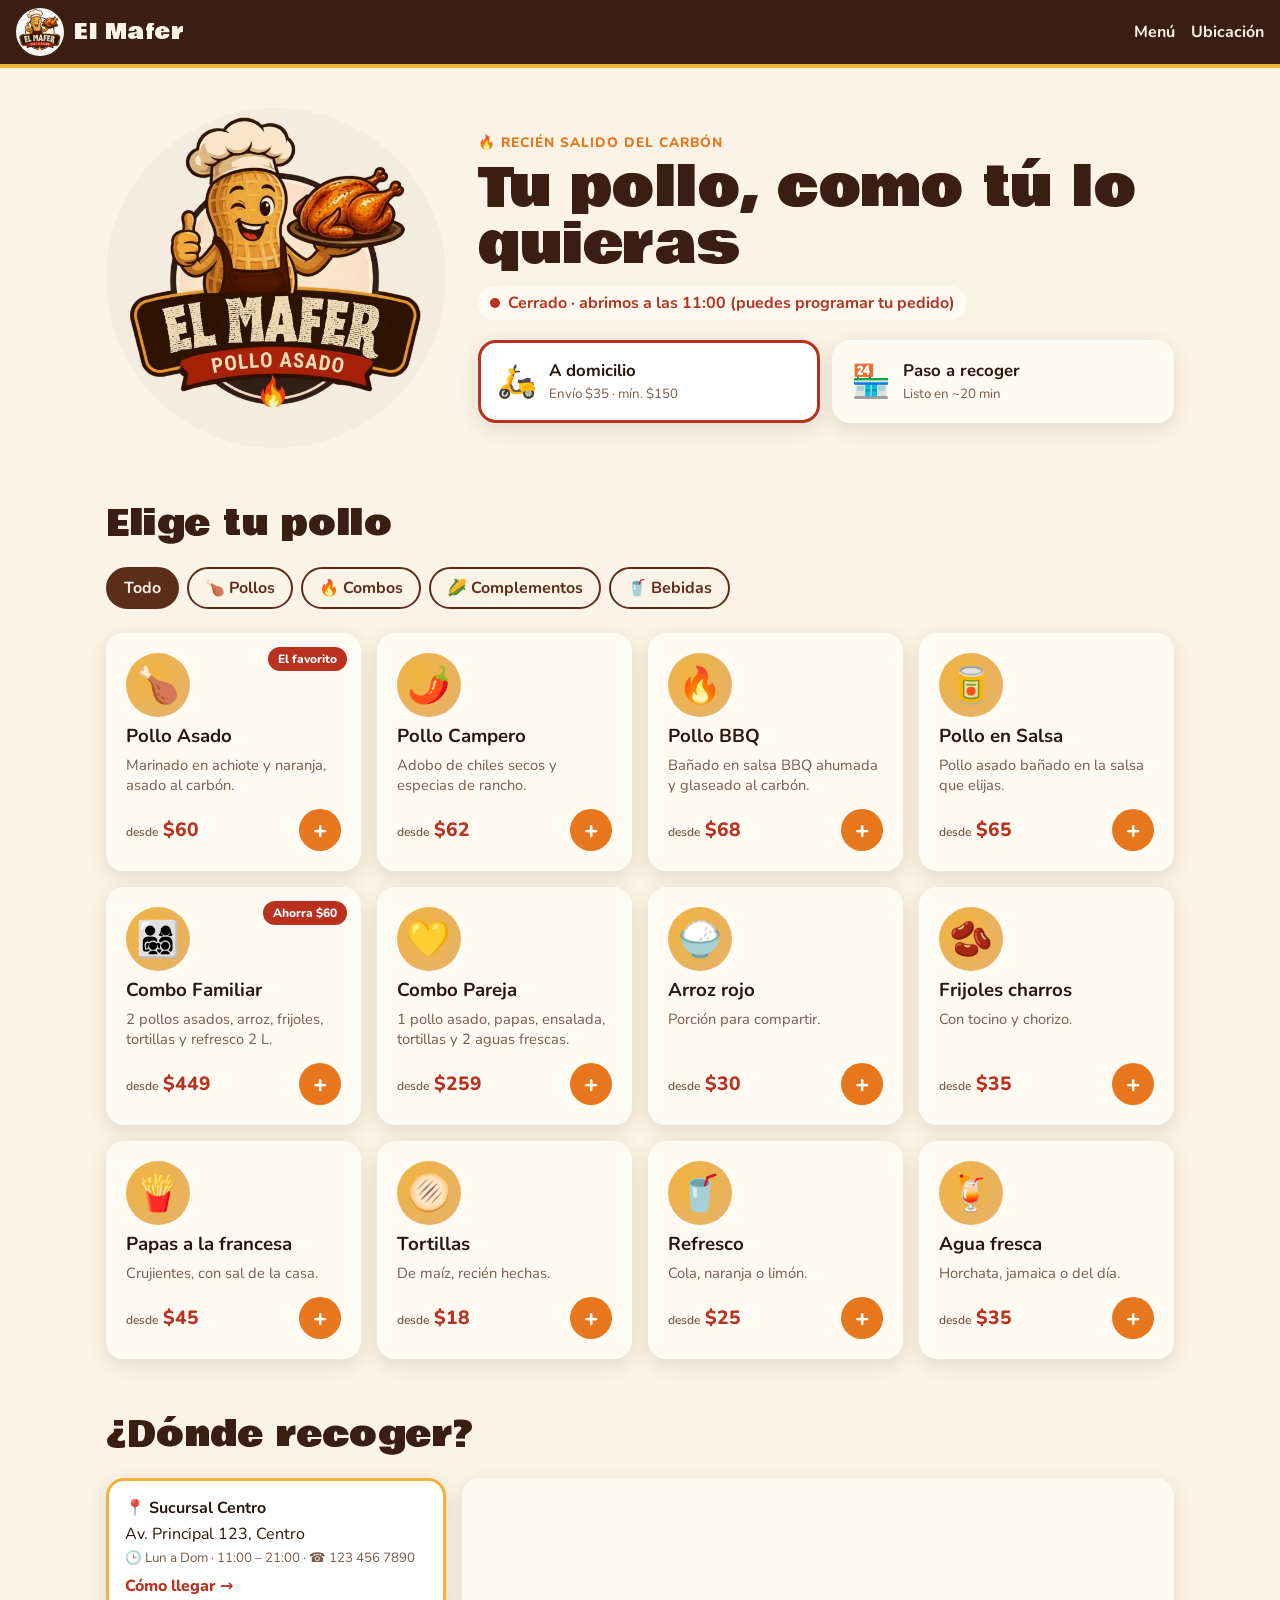
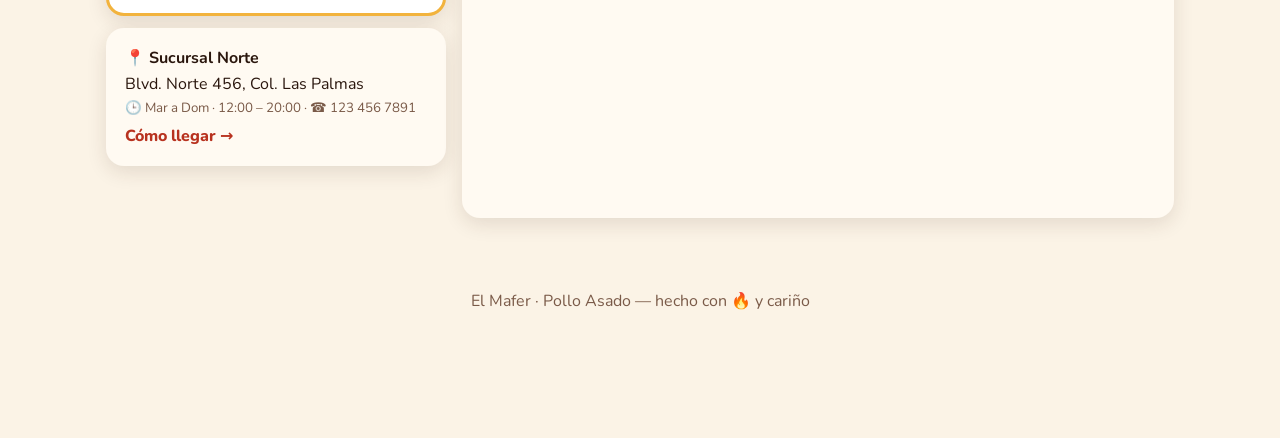
==== index.html @ 50416345 "Página de pedidos El Mafer: menú, carrito, domicilio/recoger y ubicación Co-Authored-By: Claude Opus" ====
<!doctype html>
<html lang="es">
<head>
  <meta charset="utf-8">
  <meta name="viewport" content="width=device-width, initial-scale=1">
  <title>El Mafer · Pollo Asado</title>
  <meta name="description" content="Pide tu pollo asado, campero o BBQ a domicilio o pasa a recogerlo.">
  <meta name="theme-color" content="#3A1E12">
  <link rel="icon" href="assets/logo.jpg">
  <link rel="preconnect" href="https://fonts.googleapis.com">
  <link rel="preconnect" href="https://fonts.gstatic.com" crossorigin>
  <link href="https://fonts.googleapis.com/css2?family=Bowlby+One&family=Nunito:wght@400;600;700;800&display=swap" rel="stylesheet">
  <link rel="stylesheet" href="styles.css">
</head>
<body>
  <header class="topbar">
    <a href="#" class="brand">
      <img src="assets/logo.jpg" alt="El Mafer Pollo Asado" width="48" height="48">
      <span>El Mafer</span>
    </a>
    <nav>
      <a href="#menu">Menú</a>
      <a href="#ubicacion">Ubicación</a>
    </nav>
  </header>

  <main>
    <!-- Paso 1: ¿Cómo lo quieres? -->
    <section class="hero">
      <img class="hero-logo" src="assets/logo.jpg" alt="">
      <div class="hero-text">
        <p class="eyebrow">🔥 Recién salido del carbón</p>
        <h1>Tu pollo, como tú lo quieras</h1>
        <p class="status" id="status"></p>
        <div class="mode-toggle" role="radiogroup" aria-label="Tipo de pedido">
          <button class="mode" role="radio" data-mode="domicilio" aria-checked="true">
            <span class="mode-icon">🛵</span>
            <span><strong>A domicilio</strong><small id="envio-label"></small></span>
          </button>
          <button class="mode" role="radio" data-mode="recoger" aria-checked="false">
            <span class="mode-icon">🏪</span>
            <span><strong>Paso a recoger</strong><small>Listo en ~20 min</small></span>
          </button>
        </div>
      </div>
    </section>

    <!-- Paso 2: Menú -->
    <section id="menu" class="menu">
      <h2>Elige tu pollo</h2>
      <div class="chips" id="chips" role="tablist"></div>
      <div class="grid" id="grid"></div>
    </section>

    <!-- Ubicación -->
    <section id="ubicacion" class="location">
      <h2>¿Dónde recoger?</h2>
      <div class="location-wrap">
        <div class="branches" id="branches"></div>
        <iframe id="map" title="Mapa de la sucursal" loading="lazy" referrerpolicy="no-referrer-when-downgrade"></iframe>
      </div>
    </section>
  </main>

  <footer class="footer">
    <p>El Mafer · Pollo Asado — hecho con 🔥 y cariño</p>
  </footer>

  <!-- Botón flotante del carrito -->
  <button class="cart-fab" id="cart-fab" aria-label="Ver mi pedido" hidden>
    <span class="cart-count" id="cart-count">0</span>
    <span>Ver mi pedido</span>
    <strong id="cart-fab-total">$0</strong>
  </button>

  <!-- Modal: personalizar producto -->
  <dialog id="product-dialog" class="sheet">
    <form method="dialog" id="product-form"></form>
  </dialog>

  <!-- Panel: carrito y checkout -->
  <dialog id="cart-dialog" class="sheet">
    <div class="sheet-head">
      <h3>Tu pedido</h3>
      <button class="icon-btn" data-close aria-label="Cerrar">✕</button>
    </div>
    <div class="mode-mini" role="radiogroup" aria-label="Tipo de pedido">
      <button role="radio" data-mode="domicilio">🛵 A domicilio</button>
      <button role="radio" data-mode="recoger">🏪 Recoger</button>
    </div>
    <ul class="cart-list" id="cart-list"></ul>
    <form id="checkout" class="checkout">
      <fieldset>
        <legend>Tus datos</legend>
        <label>Nombre <input name="nombre" required autocomplete="name"></label>
        <label>Teléfono <input name="telefono" type="tel" required autocomplete="tel" pattern="[0-9 +()-]{10,}"></label>
      </fieldset>

      <fieldset data-show="domicilio">
        <legend>Entrega</legend>
        <label>Dirección <input name="direccion" autocomplete="street-address" placeholder="Calle, número, colonia"></label>
        <label>Referencias <input name="referencias" placeholder="Portón negro, frente a la tienda…"></label>
      </fieldset>

      <fieldset data-show="recoger">
        <legend>Recoger en</legend>
        <label>Sucursal <select name="sucursal" id="sucursal-select"></select></label>
        <label>Hora <select name="hora" id="hora-select"></select></label>
      </fieldset>

      <fieldset>
        <legend>Pago</legend>
        <div class="pay-options">
          <label class="pill"><input type="radio" name="pago" value="Efectivo" checked> 💵 Efectivo</label>
          <label class="pill"><input type="radio" name="pago" value="Tarjeta"> 💳 Tarjeta</label>
          <label class="pill"><input type="radio" name="pago" value="Transferencia"> 📲 Transferencia</label>
        </div>
        <label data-show="domicilio" id="cambio-wrap">¿Con cuánto pagas? <input name="cambio" type="number" min="0" placeholder="Para llevarte cambio"></label>
        <label>Notas <textarea name="notas" rows="2" placeholder="Sin cebolla, salsa aparte…"></textarea></label>
      </fieldset>

      <div class="totals" id="totals"></div>
      <button type="submit" class="btn-primary btn-block">Enviar pedido por WhatsApp</button>
    </form>
  </dialog>

  <script src="config.js"></script>
  <script src="app.js"></script>
</body>
</html>
---- styles.css ----
/* Paleta El Mafer — sacada del logo */
:root {
  --brasa: #3a1e12;     /* café oscuro del letrero */
  --cacao: #5b2e1a;     /* café medio, delantal */
  --crema: #fbf3e6;     /* fondo, letras del letrero */
  --papel: #fffaf2;     /* tarjetas */
  --cacahuate: #e3b271; /* el personaje */
  --dorado: #f2b33d;    /* borde dorado / pollo dorado */
  --chile: #b8321f;     /* cinta roja "POLLO ASADO" */
  --fuego: #e8761c;     /* flama */
  --texto: #2a160d;
  --muted: #7a5a48;
  --ok: #2f8f4e;
  --radius: 18px;
  --shadow: 0 6px 20px rgb(58 30 18 / 0.12);
}

* { box-sizing: border-box; }
html { scroll-behavior: smooth; }
body {
  margin: 0;
  font-family: "Nunito", system-ui, sans-serif;
  color: var(--texto);
  background: var(--crema);
  -webkit-font-smoothing: antialiased;
}
h1, h2, .brand span { font-family: "Bowlby One", "Nunito", sans-serif; font-weight: 400; letter-spacing: 0.5px; }
h2 { font-size: clamp(1.6rem, 4vw, 2.2rem); color: var(--brasa); margin: 0 0 16px; }
h3 { margin: 0; }
button { font: inherit; cursor: pointer; }
[hidden] { display: none !important; }

/* ---------- Barra superior ---------- */
.topbar {
  position: sticky; top: 0; z-index: 10;
  display: flex; align-items: center; justify-content: space-between;
  padding: 8px 16px;
  background: var(--brasa);
  border-bottom: 4px solid var(--dorado);
}
.brand { display: flex; align-items: center; gap: 10px; color: var(--crema); text-decoration: none; font-size: 1.3rem; }
.brand img { border-radius: 50%; background: #fff; object-fit: cover; }
.topbar nav { display: flex; gap: 16px; }
.topbar nav a { color: var(--crema); text-decoration: none; font-weight: 700; }
.topbar nav a:hover { color: var(--dorado); }

/* ---------- Hero ---------- */
.hero {
  display: grid; grid-template-columns: minmax(0, 340px) 1fr; gap: 32px; align-items: center;
  max-width: 1100px; margin: 0 auto; padding: 40px 16px 24px;
}
.hero-logo { width: 100%; border-radius: 50%; mix-blend-mode: multiply; }
.eyebrow { color: var(--fuego); font-weight: 800; margin: 0; text-transform: uppercase; letter-spacing: 1px; font-size: 0.85rem; }
.hero h1 { font-size: clamp(2rem, 6vw, 3.4rem); line-height: 1.05; margin: 8px 0 12px; color: var(--brasa); }
.status { display: inline-flex; align-items: center; gap: 8px; font-weight: 700; margin: 0 0 20px; padding: 6px 12px; border-radius: 999px; background: var(--papel); }
.status::before { content: ""; width: 10px; height: 10px; border-radius: 50%; background: currentColor; }
.status.is-open { color: var(--ok); }
.status.is-closed { color: var(--chile); }

.mode-toggle { display: grid; grid-template-columns: 1fr 1fr; gap: 12px; }
.mode {
  display: flex; align-items: center; gap: 12px; text-align: left;
  padding: 16px; border-radius: var(--radius);
  background: var(--papel); color: var(--texto);
  border: 3px solid transparent; box-shadow: var(--shadow);
  transition: transform 0.15s, border-color 0.15s;
}
.mode:hover { transform: translateY(-2px); }
.mode[aria-checked="true"] { border-color: var(--chile); background: #fff; }
.mode-icon { font-size: 2rem; }
.mode strong { display: block; font-size: 1.05rem; }
.mode small { color: var(--muted); }

/* ---------- Menú ---------- */
.menu, .location { max-width: 1100px; margin: 0 auto; padding: 24px 16px; }
.chips { display: flex; gap: 8px; overflow-x: auto; padding-bottom: 8px; margin-bottom: 16px; scrollbar-width: none; }
.chip {
  flex: none; padding: 8px 16px; border-radius: 999px;
  border: 2px solid var(--cacao); background: transparent; color: var(--cacao); font-weight: 700;
}
.chip[aria-selected="true"] { background: var(--cacao); color: var(--crema); }

.grid { display: grid; grid-template-columns: repeat(auto-fill, minmax(230px, 1fr)); gap: 16px; }
.card {
  position: relative; display: flex; flex-direction: column; gap: 6px;
  padding: 20px; border-radius: var(--radius); background: var(--papel);
  box-shadow: var(--shadow); cursor: pointer; transition: transform 0.15s;
  animation: pop 0.25s ease-out both;
}
.card:hover { transform: translateY(-3px); }
.card p { margin: 0; color: var(--muted); font-size: 0.92rem; flex: 1; }
.card-emoji {
  width: 64px; height: 64px; display: grid; place-items: center; font-size: 2.2rem;
  border-radius: 50%; background: radial-gradient(circle at 35% 35%, var(--dorado), var(--cacahuate));
}
.tag {
  position: absolute; top: 14px; right: 14px;
  background: var(--chile); color: #fff; font-size: 0.75rem; font-weight: 800;
  padding: 4px 10px; border-radius: 999px;
}
.card-foot { display: flex; align-items: center; justify-content: space-between; margin-top: 8px; }
.price { font-weight: 800; font-size: 1.2rem; color: var(--chile); }
.price small { color: var(--muted); font-weight: 600; font-size: 0.75rem; }
.btn-add {
  width: 42px; height: 42px; border-radius: 50%; border: 0;
  background: var(--fuego); color: #fff; font-size: 1.5rem; font-weight: 800; line-height: 1;
}
.btn-add:hover { background: var(--chile); }

/* ---------- Ubicación ---------- */
.location-wrap { display: grid; grid-template-columns: 340px 1fr; gap: 16px; }
.branches { display: flex; flex-direction: column; gap: 12px; }
.branch {
  display: flex; flex-direction: column; gap: 4px; text-align: left;
  padding: 16px; border-radius: var(--radius); background: var(--papel); color: var(--texto);
  border: 3px solid transparent; box-shadow: var(--shadow);
}
.branch[aria-pressed="true"] { border-color: var(--dorado); background: #fff; }
.branch small { color: var(--muted); }
.branch a { color: var(--chile); font-weight: 800; text-decoration: none; margin-top: 4px; }
#map { width: 100%; min-height: 340px; border: 0; border-radius: var(--radius); box-shadow: var(--shadow); background: var(--papel); }

.footer { text-align: center; padding: 32px 16px 110px; color: var(--muted); }

/* ---------- Botón flotante ---------- */
.cart-fab {
  position: fixed; left: 50%; bottom: 16px; transform: translateX(-50%); z-index: 20;
  display: flex; align-items: center; gap: 12px;
  width: min(520px, calc(100% - 32px)); padding: 14px 18px;
  border: 0; border-radius: 999px;
  background: var(--chile); color: #fff; font-weight: 800; font-size: 1rem;
  box-shadow: 0 10px 30px rgb(184 50 31 / 0.4);
}
.cart-fab span:nth-child(2) { flex: 1; text-align: left; }
.cart-count { background: var(--dorado); color: var(--brasa); border-radius: 999px; min-width: 28px; padding: 2px 8px; }
.cart-fab.bump { animation: bump 0.4s; }

/* ---------- Diálogos (hoja inferior en móvil) ---------- */
.sheet {
  width: min(520px, 100%); max-width: 100%; max-height: 92dvh; margin: auto auto 0; padding: 20px;
  border: 0; border-radius: 24px 24px 0 0; background: var(--crema); color: var(--texto);
}
.sheet::backdrop { background: rgb(42 22 13 / 0.55); }
.sheet[open] { animation: slide-up 0.25s ease-out; }
@media (min-width: 640px) { .sheet { margin: auto; border-radius: 24px; } }
.sheet-head { display: flex; align-items: center; justify-content: space-between; margin-bottom: 8px; }
.sheet h4 { margin: 16px 0 8px; color: var(--cacao); }
.muted { color: var(--muted); margin: 0; }
.icon-btn { border: 0; background: var(--papel); width: 36px; height: 36px; border-radius: 50%; font-size: 1rem; }

.mode-mini { display: grid; grid-template-columns: 1fr 1fr; gap: 4px; padding: 4px; margin-bottom: 12px; background: var(--papel); border-radius: 999px; }
.mode-mini button { border: 0; padding: 10px; border-radius: 999px; background: none; font-weight: 800; color: var(--cacao); }
.mode-mini button[aria-checked="true"] { background: var(--chile); color: #fff; }

.options { display: grid; gap: 8px; }
.option {
  display: flex; align-items: center; gap: 10px; padding: 12px 14px;
  background: var(--papel); border-radius: 12px; border: 2px solid transparent; cursor: pointer;
}
.option span { flex: 1; font-weight: 700; }
.option:has(input:checked) { border-color: var(--chile); background: #fff; }
.option input { accent-color: var(--chile); }

.qty-row { display: flex; gap: 12px; margin-top: 20px; }
.qty-row .btn-primary { flex: 1; }
.qty { display: flex; align-items: center; background: var(--papel); border-radius: 999px; }
.qty button { width: 40px; height: 44px; border: 0; background: none; font-size: 1.3rem; font-weight: 800; color: var(--chile); }
.qty output { min-width: 24px; text-align: center; font-weight: 800; }
.qty-sm button { width: 30px; height: 32px; font-size: 1.1rem; }

.btn-primary {
  padding: 14px 20px; border: 0; border-radius: 999px;
  background: var(--chile); color: #fff; font-weight: 800; font-size: 1rem;
}
.btn-primary:hover { background: #9a2817; }
.btn-primary:disabled { background: #c9b3a5; cursor: not-allowed; }
.btn-block { width: 100%; margin-top: 12px; }

/* ---------- Carrito ---------- */
.cart-list { list-style: none; margin: 0; padding: 0; display: grid; gap: 8px; }
.cart-list li { display: flex; align-items: center; gap: 10px; padding: 10px; background: var(--papel); border-radius: 12px; }
.cart-list .empty { justify-content: center; color: var(--muted); padding: 24px; }
.cart-emoji { font-size: 1.6rem; }
.cart-info { flex: 1; min-width: 0; }
.cart-info small { display: block; color: var(--muted); }

.checkout fieldset { border: 0; padding: 0; margin: 16px 0 0; display: grid; gap: 10px; }
.checkout legend { font-weight: 800; color: var(--cacao); margin-bottom: 8px; }
.checkout label { display: grid; gap: 4px; font-weight: 700; font-size: 0.9rem; }
.checkout input, .checkout select, .checkout textarea {
  font: inherit; padding: 12px; border-radius: 12px;
  border: 2px solid #ead8c3; background: #fff; color: var(--texto);
}
.checkout input:focus, .checkout select:focus, .checkout textarea:focus { outline: none; border-color: var(--fuego); }
.pay-options { display: flex; flex-wrap: wrap; gap: 8px; }
.pill { display: flex !important; align-items: center; gap: 6px; padding: 8px 12px; border-radius: 999px; background: var(--papel); border: 2px solid transparent; cursor: pointer; }
.pill:has(input:checked) { border-color: var(--chile); background: #fff; }
.pill input { accent-color: var(--chile); }

.totals { margin-top: 16px; padding-top: 12px; border-top: 2px dashed #e2cdb5; display: grid; gap: 4px; }
.totals div { display: flex; justify-content: space-between; }
.totals .grand { font-weight: 800; font-size: 1.25rem; color: var(--brasa); }
.warn { margin: 6px 0 0; color: var(--chile); font-weight: 700; font-size: 0.9rem; }

@keyframes pop { from { opacity: 0; transform: scale(0.96); } }
@keyframes bump { 50% { transform: translateX(-50%) scale(1.06); } }
@keyframes slide-up { from { transform: translateY(40px); opacity: 0; } }

/* ---------- Móvil ---------- */
@media (max-width: 760px) {
  .hero { grid-template-columns: 1fr; text-align: center; padding-top: 20px; }
  .hero-logo { max-width: 220px; margin: 0 auto; }
  .mode { flex-direction: column; text-align: center; gap: 4px; }
  .location-wrap { grid-template-columns: 1fr; }
  .topbar nav { gap: 12px; font-size: 0.9rem; }
}
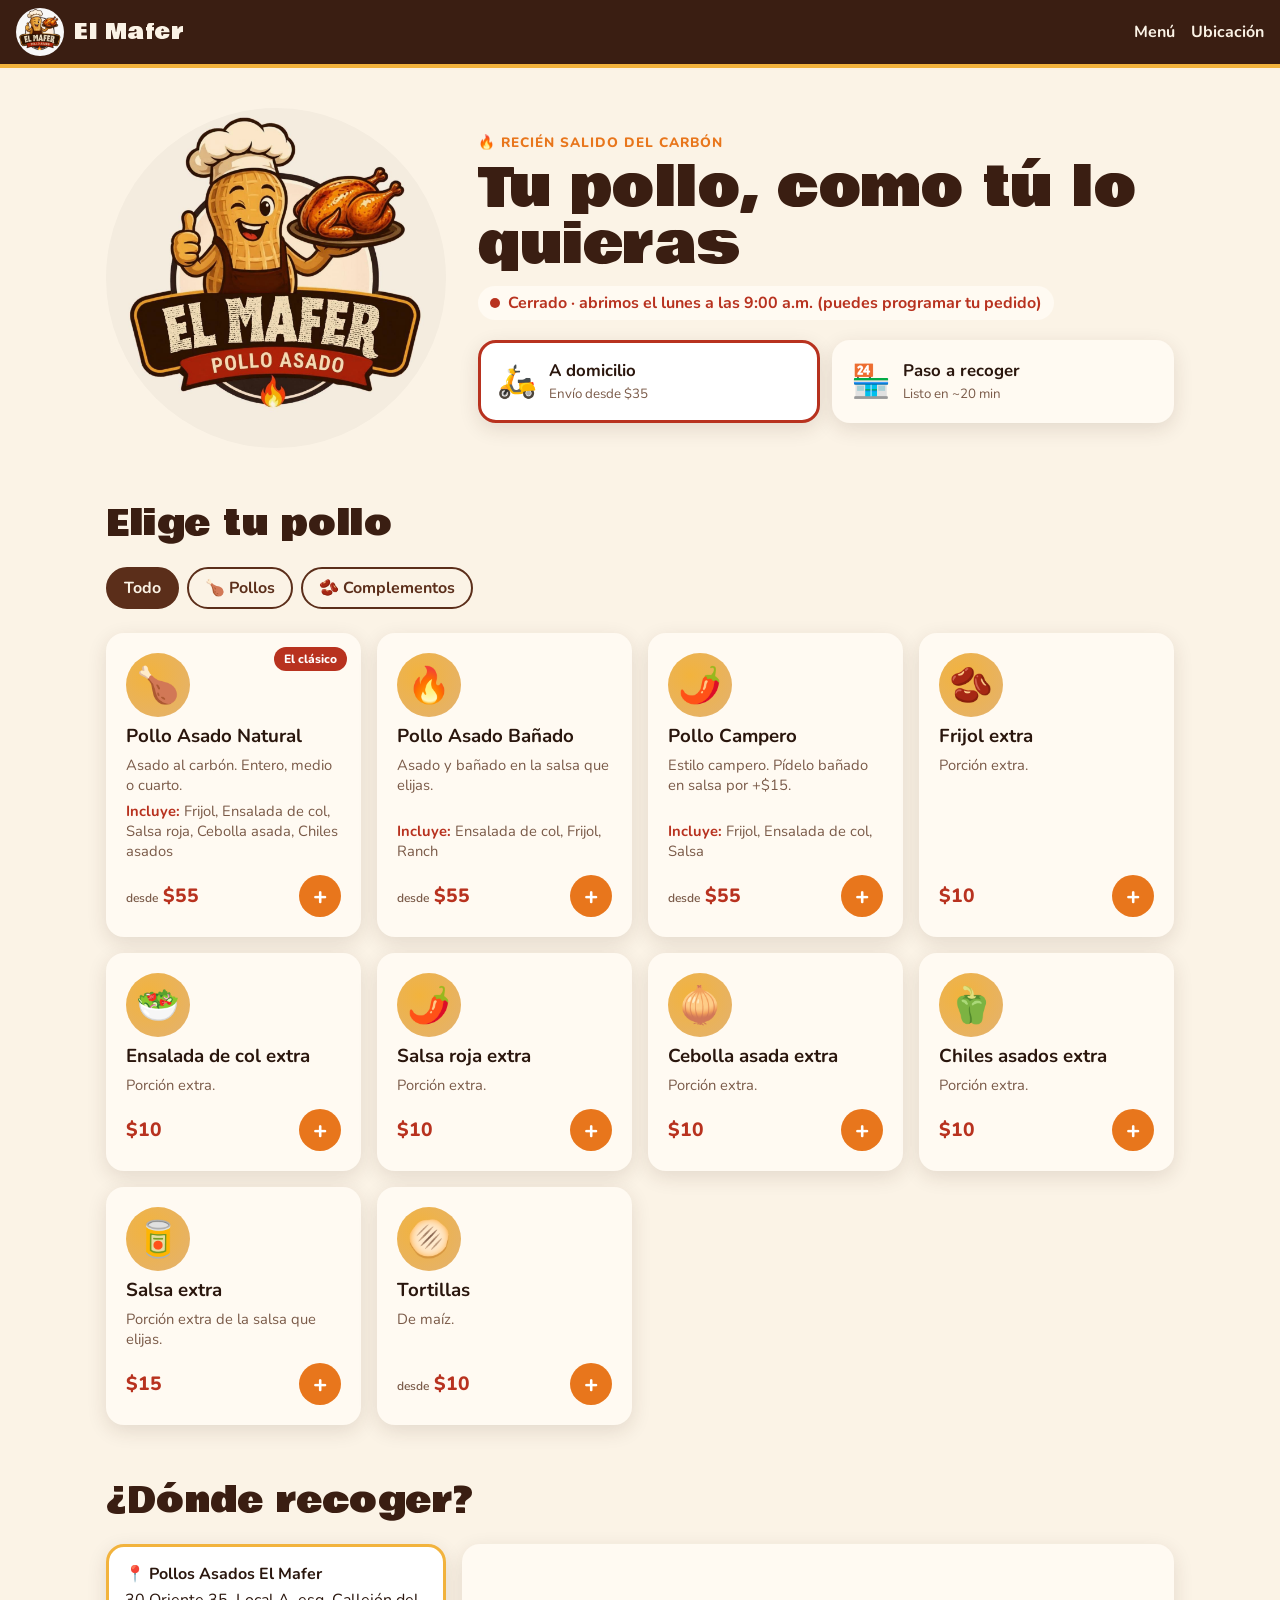
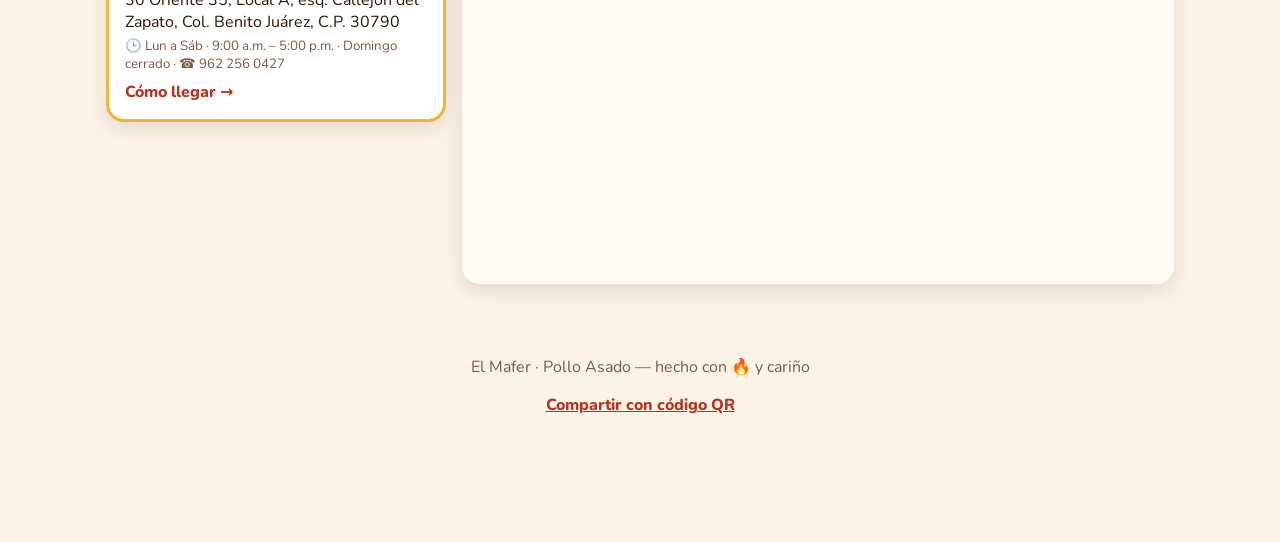
==== commit 37624a4e: "Salsas extra a $15 y cartel con código QR para compartir - Ranch, BBQ, mango habanero y búfalo extra" ====
--- a/index.html
+++ b/index.html
@@ -64,6 +64,7 @@
 
   <footer class="footer">
     <p>El Mafer · Pollo Asado — hecho con 🔥 y cariño</p>
+    <p><a href="qr.html">Compartir con código QR</a></p>
   </footer>
 
   <!-- Botón flotante del carrito -->
--- a/styles.css
+++ b/styles.css
@@ -121,6 +121,7 @@
 #map { width: 100%; min-height: 340px; border: 0; border-radius: var(--radius); box-shadow: var(--shadow); background: var(--papel); }
 
 .footer { text-align: center; padding: 32px 16px 110px; color: var(--muted); }
+.footer a { color: var(--chile); font-weight: 800; }
 
 /* ---------- Botón flotante ---------- */
 .cart-fab {
@@ -160,6 +161,10 @@
 .option span { flex: 1; font-weight: 700; }
 .option:has(input:checked) { border-color: var(--chile); background: #fff; }
 .option input { accent-color: var(--chile); }
+.size-row { cursor: default; padding: 6px 6px 6px 14px; }
+.size-row b { margin-right: 4px; }
+.size-row.on { border-color: var(--chile); background: #fff; }
+.hint { margin: -4px 0 8px; font-size: 0.85rem; color: var(--muted); }
 
 .qty-row { display: flex; gap: 12px; margin-top: 20px; }
 .qty-row .btn-primary { flex: 1; }
@@ -200,7 +205,10 @@
 .totals { margin-top: 16px; padding-top: 12px; border-top: 2px dashed #e2cdb5; display: grid; gap: 4px; }
 .totals div { display: flex; justify-content: space-between; }
 .totals .grand { font-weight: 800; font-size: 1.25rem; color: var(--brasa); }
-.warn { margin: 6px 0 0; color: var(--chile); font-weight: 700; font-size: 0.9rem; }
+.note { margin: 6px 0 0; color: var(--muted); font-size: 0.85rem; }
+.incluye { margin: 4px 0 0; font-size: 0.85rem; color: var(--cacao); flex: none; }
+.incluye b { color: var(--chile); }
+.card .incluye { flex: none; }
 
 @keyframes pop { from { opacity: 0; transform: scale(0.96); } }
 @keyframes bump { 50% { transform: translateX(-50%) scale(1.06); } }
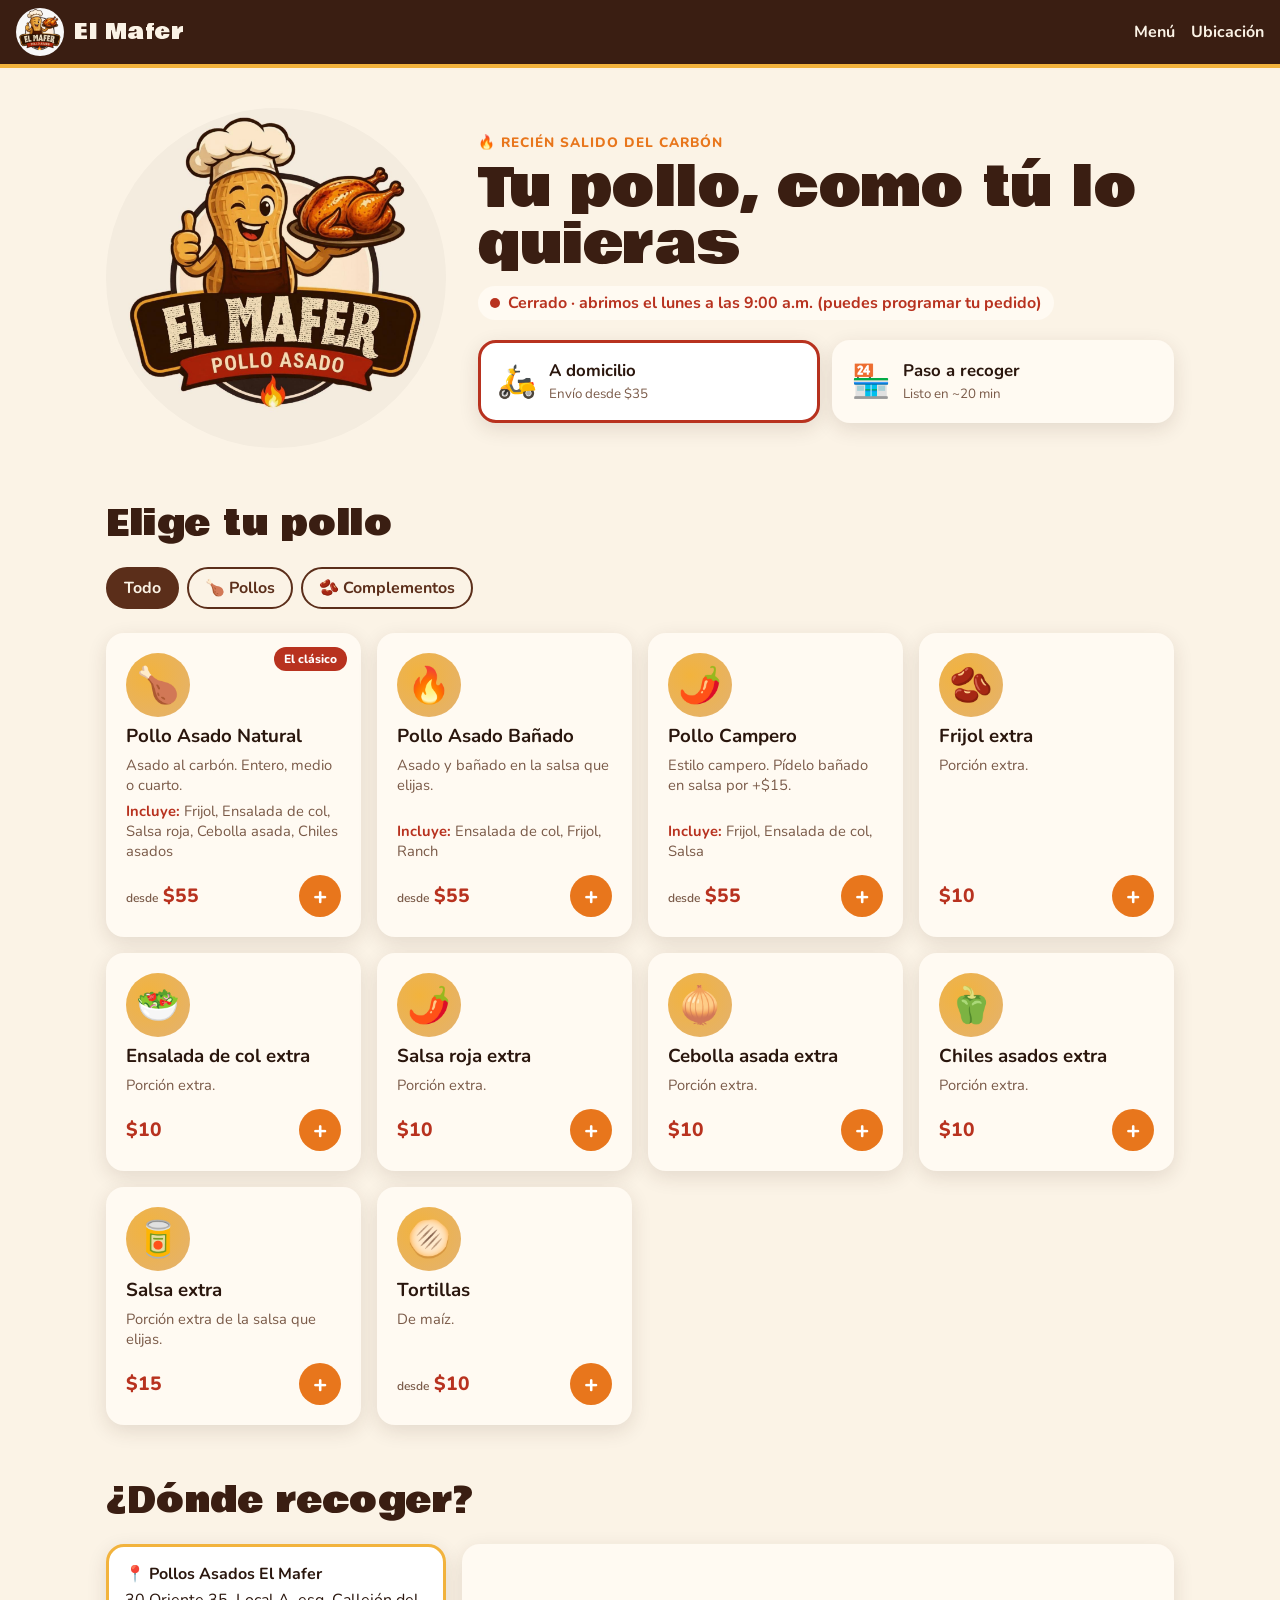
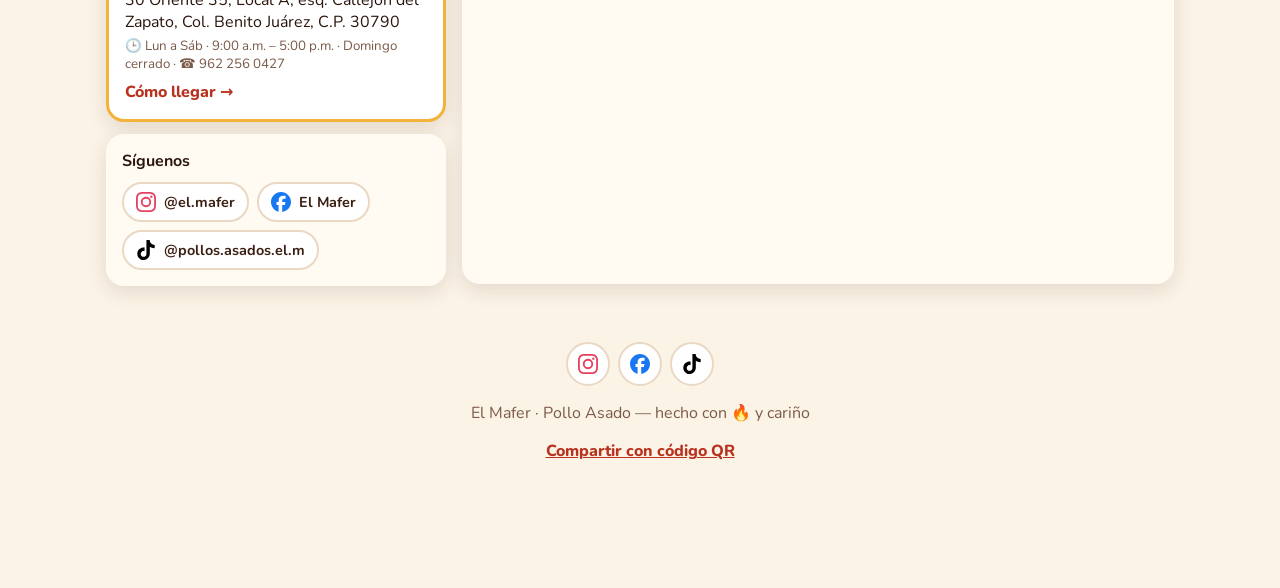
==== commit e49fa576: "Redes sociales: Instagram, Facebook y TikTok en la página, el cartel QR y WhatsApp Co-Authored-By: C" ====
--- a/index.html
+++ b/index.html
@@ -56,13 +56,20 @@
     <section id="ubicacion" class="location">
       <h2>¿Dónde recoger?</h2>
       <div class="location-wrap">
-        <div class="branches" id="branches"></div>
+        <div class="location-side">
+          <div class="branches" id="branches"></div>
+          <div class="siguenos">
+            <h3>Síguenos</h3>
+            <div class="redes" data-redes="usuario"></div>
+          </div>
+        </div>
         <iframe id="map" title="Mapa de la sucursal" loading="lazy" referrerpolicy="no-referrer-when-downgrade"></iframe>
       </div>
     </section>
   </main>
 
   <footer class="footer">
+    <div class="redes redes-iconos" data-redes></div>
     <p>El Mafer · Pollo Asado — hecho con 🔥 y cariño</p>
     <p><a href="qr.html">Compartir con código QR</a></p>
   </footer>
@@ -126,6 +133,7 @@
   </dialog>
 
   <script src="config.js"></script>
+  <script src="redes.js"></script>
   <script src="app.js"></script>
 </body>
 </html>
--- a/styles.css
+++ b/styles.css
@@ -118,6 +118,21 @@
 .branch[aria-pressed="true"] { border-color: var(--dorado); background: #fff; }
 .branch small { color: var(--muted); }
 .branch a { color: var(--chile); font-weight: 800; text-decoration: none; margin-top: 4px; }
+.location-side { display: flex; flex-direction: column; gap: 12px; }
+.siguenos { padding: 16px; border-radius: var(--radius); background: var(--papel); box-shadow: var(--shadow); }
+.siguenos h3 { font-size: 1rem; margin-bottom: 10px; }
+.redes { display: flex; flex-wrap: wrap; gap: 8px; }
+.red {
+  display: inline-flex; align-items: center; gap: 8px; padding: 8px 12px; border-radius: 999px;
+  background: #fff; color: var(--brasa); text-decoration: none; font-weight: 700; font-size: 0.9rem;
+  border: 2px solid #ead8c3; transition: border-color 0.15s, color 0.15s;
+}
+.red:hover { border-color: var(--chile); color: var(--chile); }
+.red-instagram svg { color: #e4405f; }
+.red-facebook svg { color: #1877f2; }
+.red-tiktok svg { color: #000; }
+.redes-iconos { justify-content: center; margin-bottom: 8px; }
+.redes-iconos .red { padding: 10px; }
 #map { width: 100%; min-height: 340px; border: 0; border-radius: var(--radius); box-shadow: var(--shadow); background: var(--papel); }
 
 .footer { text-align: center; padding: 32px 16px 110px; color: var(--muted); }
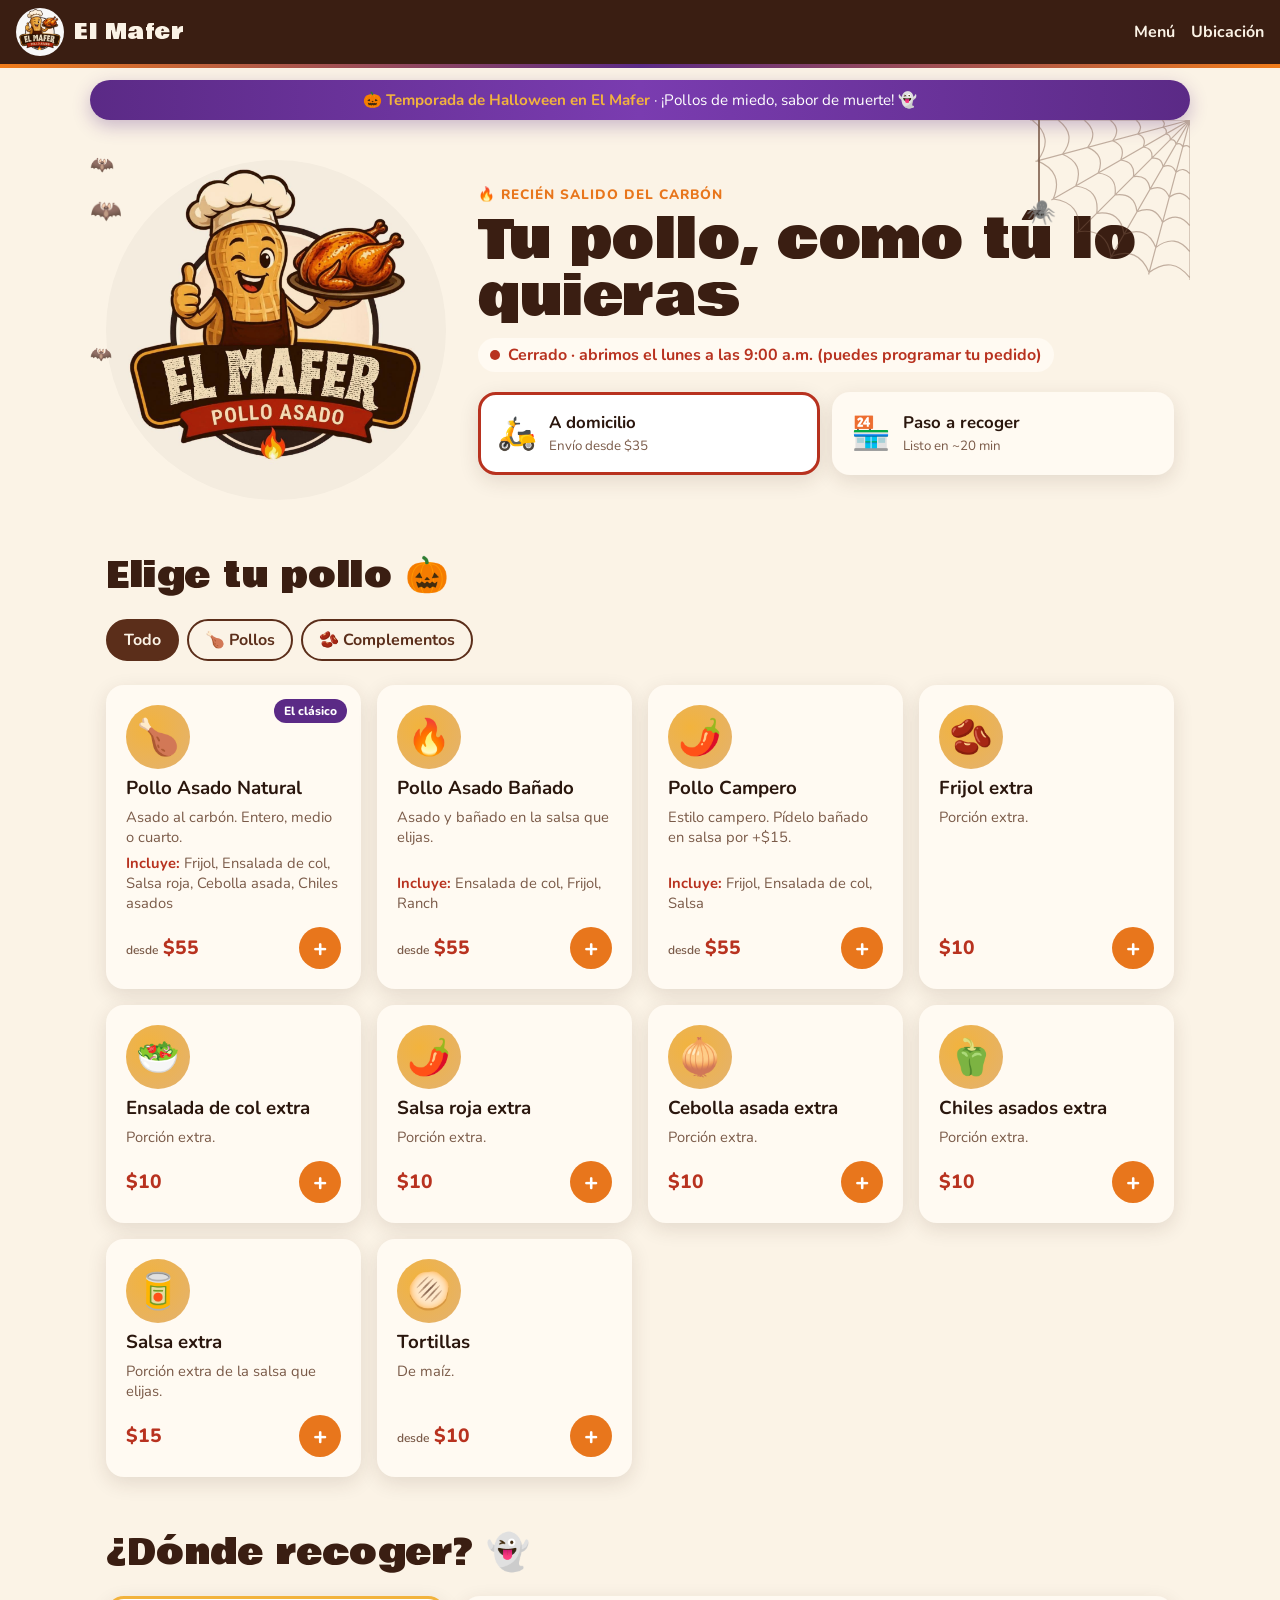
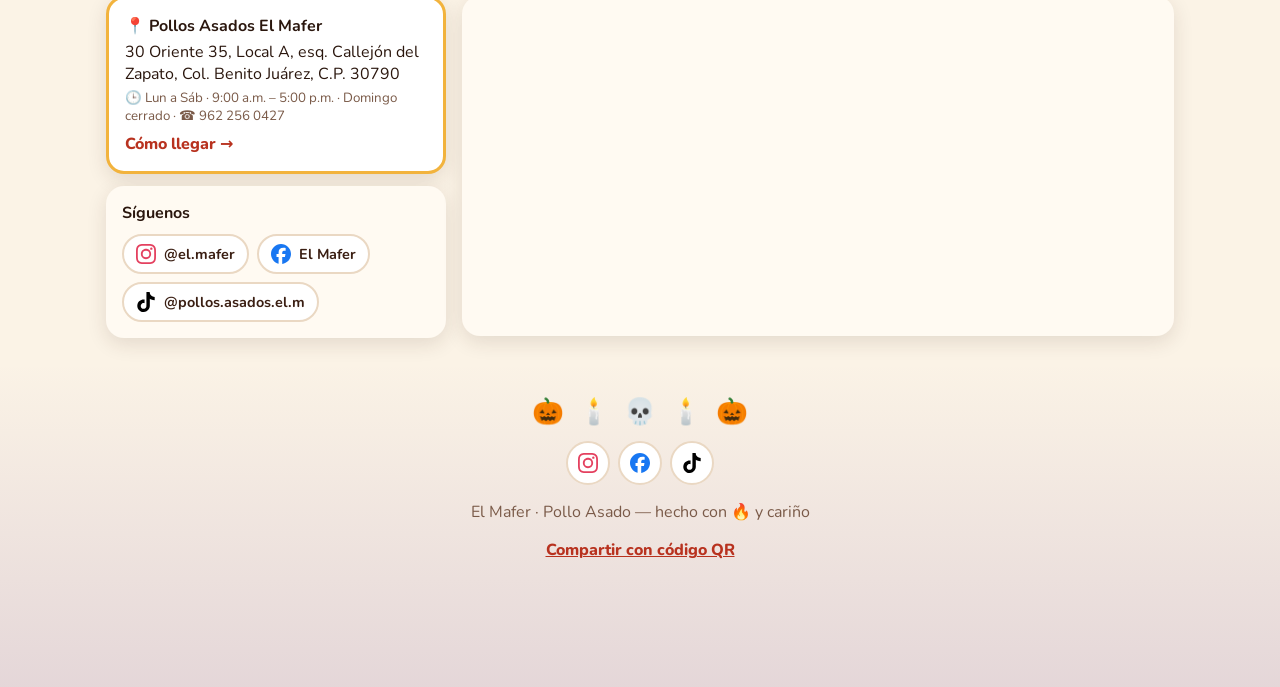
==== commit eab43db1: "Decoraciones de Halloween activables desde config.js Co-Authored-By: Claude Opus 5.5 <noreply@anthro" ====
--- a/index.html
+++ b/index.html
@@ -11,6 +11,7 @@
   <link rel="preconnect" href="https://fonts.gstatic.com" crossorigin>
   <link href="https://fonts.googleapis.com/css2?family=Bowlby+One&family=Nunito:wght@400;600;700;800&display=swap" rel="stylesheet">
   <link rel="stylesheet" href="styles.css">
+  <link rel="stylesheet" href="halloween.css">
 </head>
 <body>
   <header class="topbar">
@@ -106,6 +107,8 @@
 
       <fieldset data-show="domicilio">
         <legend>Entrega</legend>
+        <button type="button" class="btn-geo" id="geo-btn">📍 Usar mi ubicación actual</button>
+        <p class="geo-status" id="geo-status" hidden></p>
         <label>Dirección <input name="direccion" autocomplete="street-address" placeholder="Calle, número, colonia"></label>
         <label>Referencias <input name="referencias" placeholder="Portón negro, frente a la tienda…"></label>
       </fieldset>
@@ -134,6 +137,7 @@
 
   <script src="config.js"></script>
   <script src="redes.js"></script>
+  <script src="halloween.js"></script>
   <script src="app.js"></script>
 </body>
 </html>
--- a/styles.css
+++ b/styles.css
@@ -212,6 +212,15 @@
   border: 2px solid #ead8c3; background: #fff; color: var(--texto);
 }
 .checkout input:focus, .checkout select:focus, .checkout textarea:focus { outline: none; border-color: var(--fuego); }
+.btn-geo {
+  padding: 12px; border-radius: 12px; border: 2px dashed var(--fuego);
+  background: #fff; color: var(--cacao); font-weight: 800;
+}
+.btn-geo:hover { background: var(--papel); }
+.geo-status { margin: -4px 0 0; font-size: 0.85rem; color: var(--muted); }
+.geo-status.ok { color: var(--ok); font-weight: 700; }
+.geo-status a { color: var(--chile); }
+.geo-status button { border: 0; background: none; padding: 0; color: var(--chile); font-weight: 700; text-decoration: underline; }
 .pay-options { display: flex; flex-wrap: wrap; gap: 8px; }
 .pill { display: flex !important; align-items: center; gap: 6px; padding: 8px 12px; border-radius: 999px; background: var(--papel); border: 2px solid transparent; cursor: pointer; }
 .pill:has(input:checked) { border-color: var(--chile); background: #fff; }
--- a/halloween.css
+++ b/halloween.css
@@ -0,0 +1,73 @@
+/* Decoraciones de Halloween: solo aplican cuando halloween.js pone la clase .t-halloween */
+.t-halloween {
+  --embrujo: #5b2a86;   /* morado */
+  --calabaza: #f07c1a;  /* naranja calabaza */
+}
+
+/* Barra superior con borde naranja → morado */
+.t-halloween .topbar { border-bottom: 4px solid; border-image: linear-gradient(90deg, var(--calabaza), var(--embrujo), var(--calabaza)) 1; }
+
+/* Aviso de temporada */
+.hw-banner {
+  margin: 12px auto 0; width: min(1100px, calc(100% - 32px)); padding: 10px 16px;
+  border-radius: 999px; text-align: center; font-size: 0.95rem; color: #fff;
+  background: linear-gradient(90deg, var(--embrujo), #7a3cb0 50%, var(--embrujo));
+  box-shadow: 0 6px 18px rgb(91 42 134 / 0.3);
+}
+.hw-banner b { color: var(--dorado); }
+
+/* Hero: telaraña, araña colgando y murciélagos */
+.t-halloween .hero { position: relative; overflow: hidden; }
+.hw-deco { position: absolute; inset: 0; pointer-events: none; }
+.hw-web { position: absolute; top: 0; right: 0; width: 170px; height: 170px; }
+.hw-web path { fill: none; stroke: var(--muted); stroke-width: 1.2; opacity: 0.45; }
+
+.hw-spider { position: absolute; top: 0; right: 150px; width: 2px; height: 90px; background: var(--muted); opacity: 0.8; transform-origin: top; animation: hw-colgar 4s ease-in-out infinite; }
+.hw-spider span { position: absolute; bottom: -18px; left: -12px; font-size: 1.5rem; }
+
+.hw-bat { position: absolute; left: 0; font-size: 1.6rem; opacity: 0.85; animation: hw-volar 16s linear infinite; }
+.hw-bat.b1 { top: 18%; }
+.hw-bat.b2 { top: 8%; font-size: 1.2rem; animation-duration: 21s; animation-delay: -7s; }
+.hw-bat.b3 { top: 55%; font-size: 1.1rem; animation-duration: 25s; animation-delay: -15s; }
+
+/* Títulos con su calabaza / fantasma */
+.t-halloween #menu h2::after { content: " 🎃"; }
+.t-halloween #ubicacion h2::after { content: " 👻"; }
+
+/* Tarjetas con brillo de calabaza al pasar el dedo / mouse */
+.t-halloween .card:hover { box-shadow: 0 8px 24px rgb(240 124 26 / 0.35); }
+.t-halloween .tag { background: var(--embrujo); }
+
+/* Calabacita sobre el botón del carrito */
+.t-halloween .cart-fab::after {
+  content: "🎃"; position: absolute; top: -16px; right: 22px; font-size: 1.4rem;
+  animation: hw-flotar 2.4s ease-in-out infinite;
+}
+
+/* Pie con neblina morada y calabazas */
+.t-halloween .footer { background: linear-gradient(to bottom, transparent, rgb(91 42 134 / 0.14)); }
+.hw-calabazas { display: flex; justify-content: center; gap: 14px; font-size: 1.6rem; margin-bottom: 12px; }
+.hw-calabazas span { animation: hw-flotar 3s ease-in-out infinite; }
+.hw-calabazas span:nth-child(2n) { animation-delay: -1.5s; }
+
+@keyframes hw-colgar { 0%, 100% { transform: scaleY(1); } 50% { transform: scaleY(0.6); } }
+@keyframes hw-flotar { 0%, 100% { transform: translateY(0); } 50% { transform: translateY(-6px); } }
+@keyframes hw-volar {
+  0%   { transform: translate(-60px, 0) rotate(-8deg); }
+  25%  { transform: translate(25vw, -24px) rotate(6deg); }
+  50%  { transform: translate(50vw, 10px) rotate(-6deg); }
+  75%  { transform: translate(75vw, -18px) rotate(8deg); }
+  100% { transform: translate(105vw, 0) rotate(-4deg); }
+}
+
+@media (max-width: 760px) {
+  .hw-web { width: 110px; height: 110px; }
+  .hw-spider { right: 90px; height: 60px; }
+  .hw-banner { border-radius: 16px; font-size: 0.85rem; }
+}
+
+/* Sin animaciones para quien las tiene desactivadas en su celular */
+@media (prefers-reduced-motion: reduce) {
+  .hw-bat, .hw-spider, .hw-calabazas span, .t-halloween .cart-fab::after { animation: none; }
+  .hw-bat { display: none; }
+}
